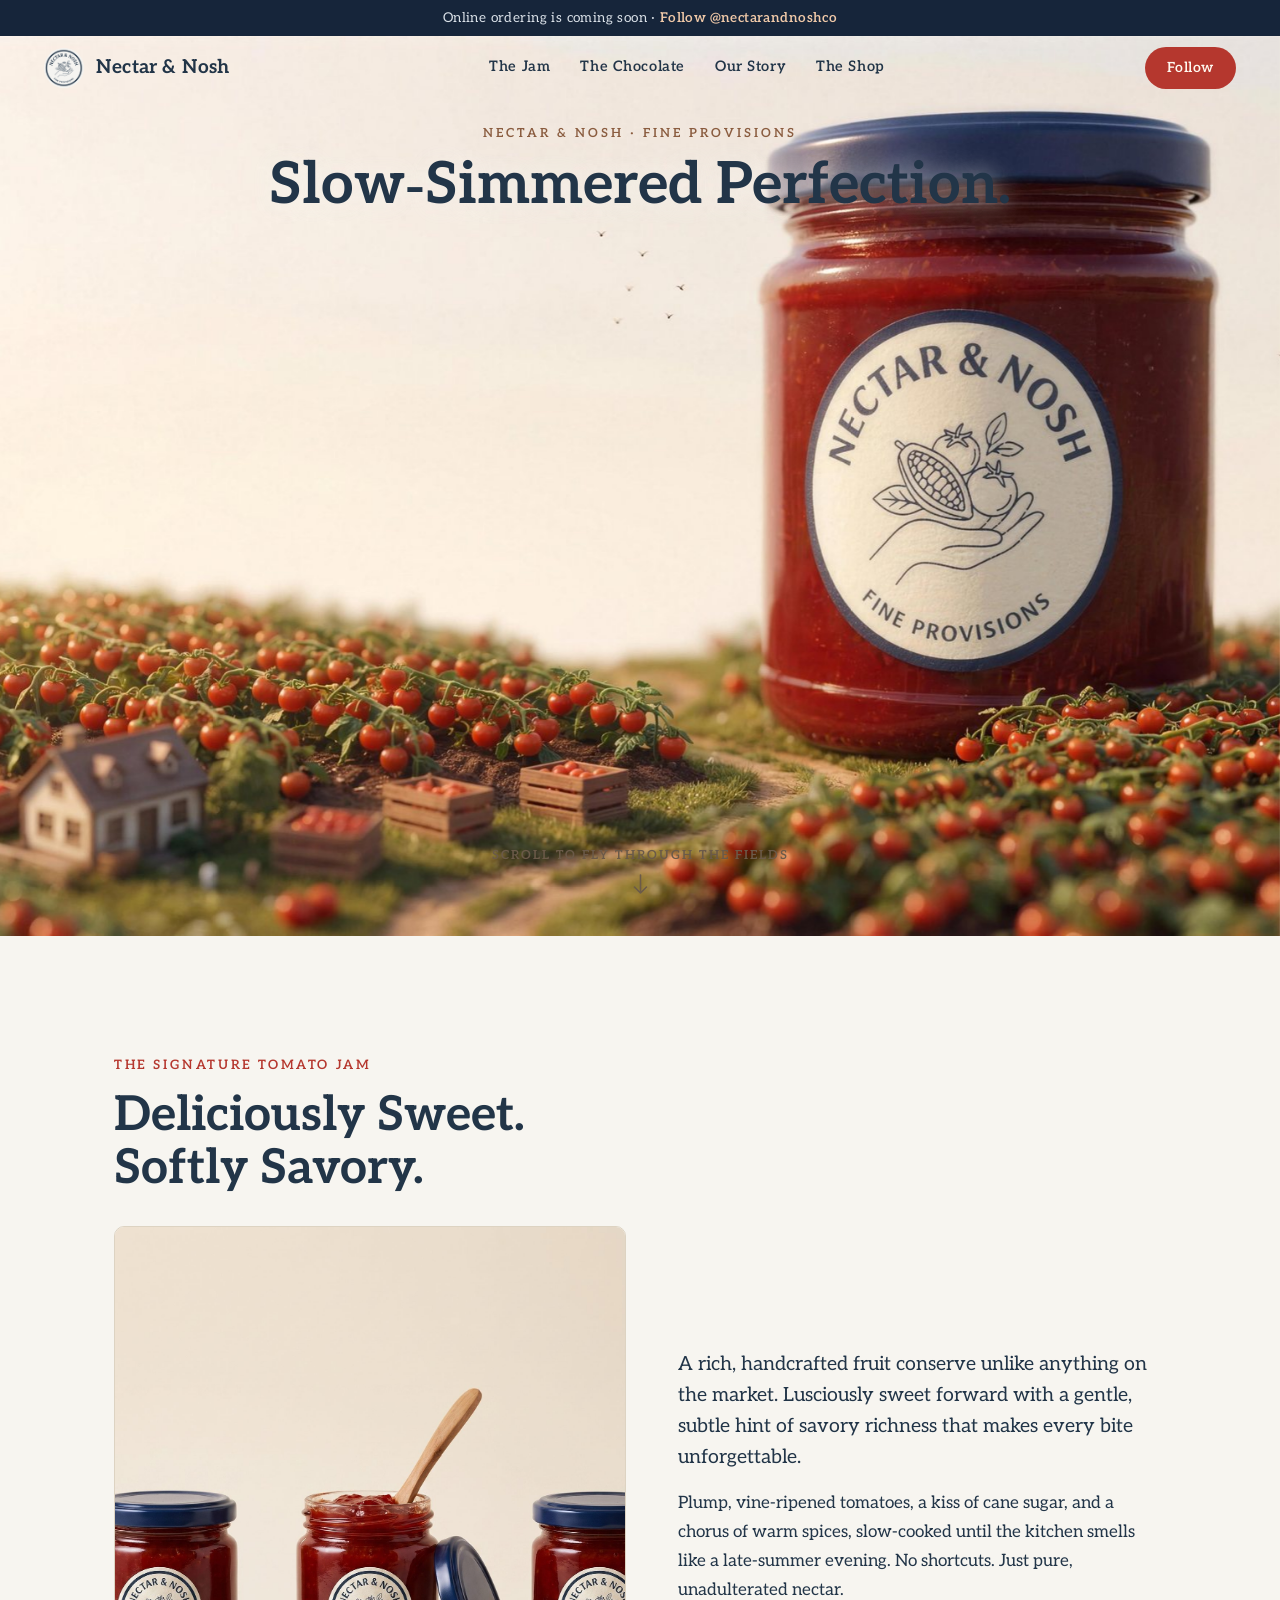
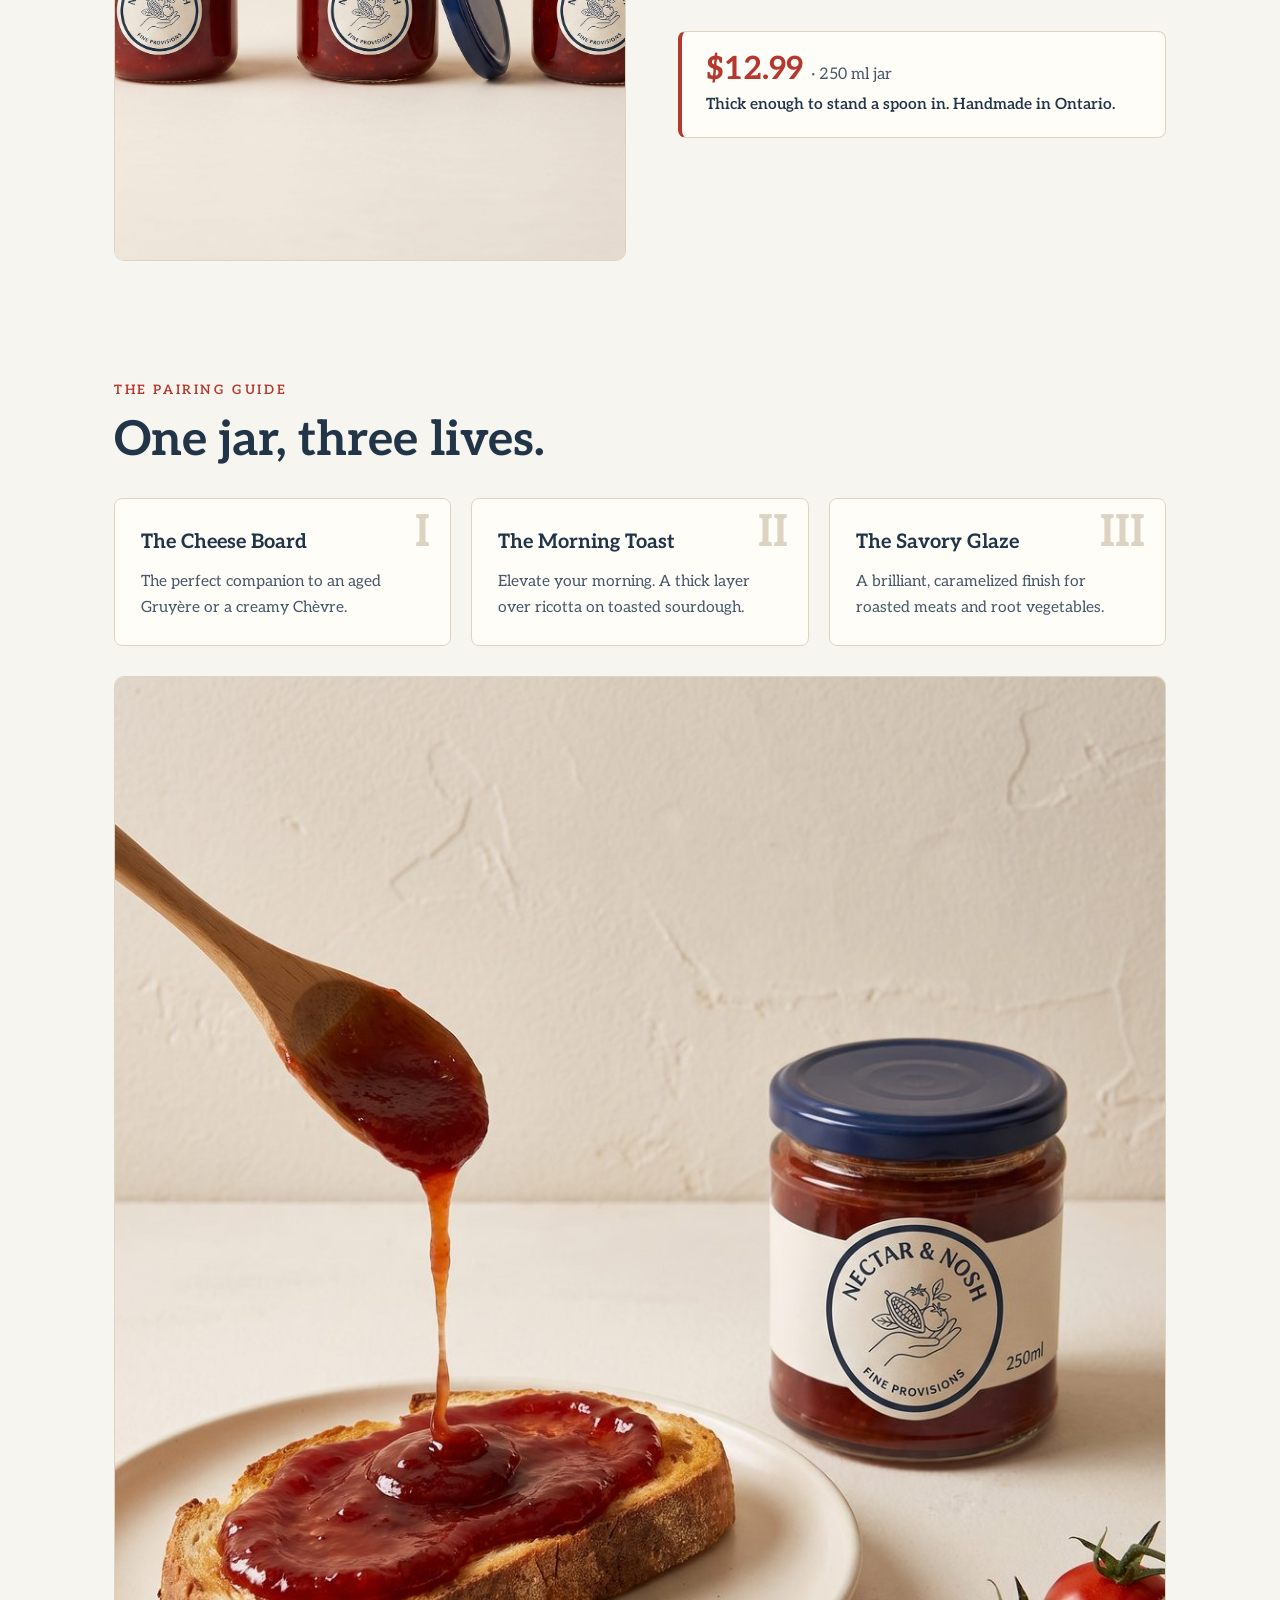
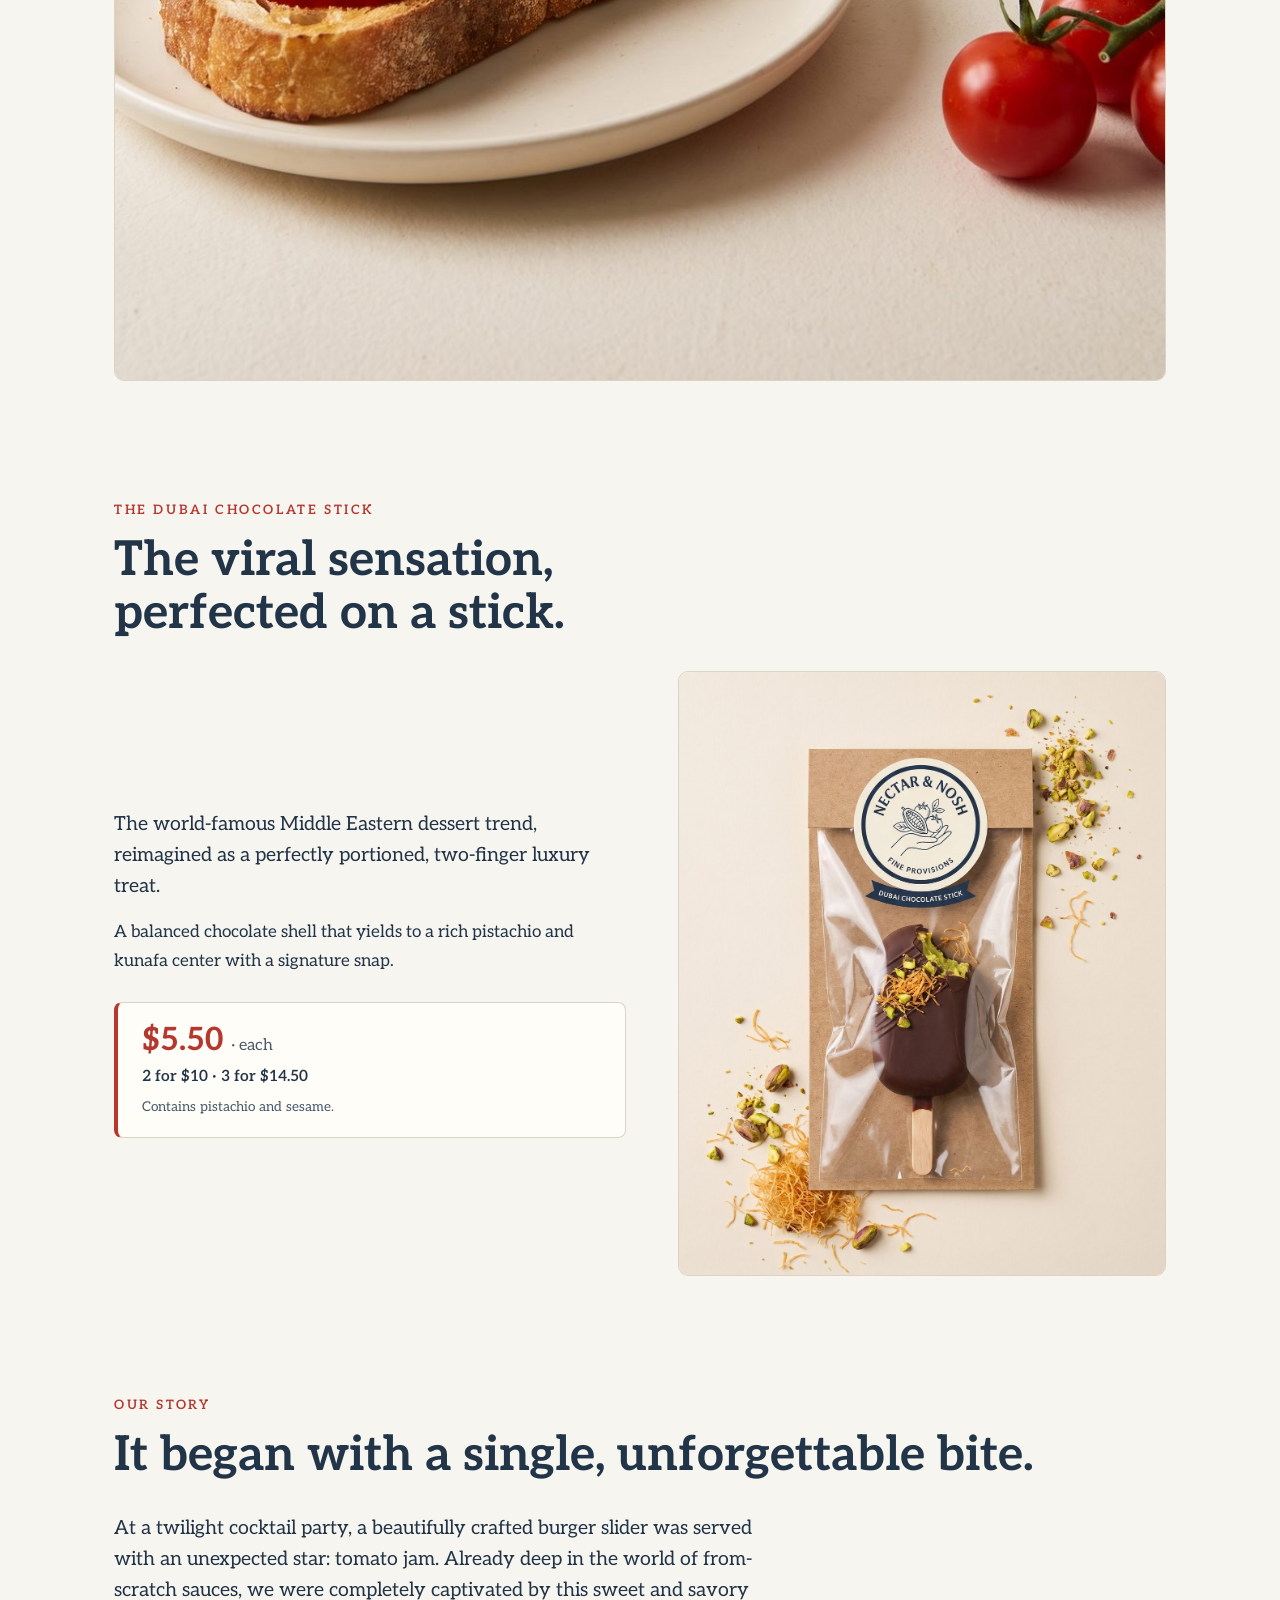
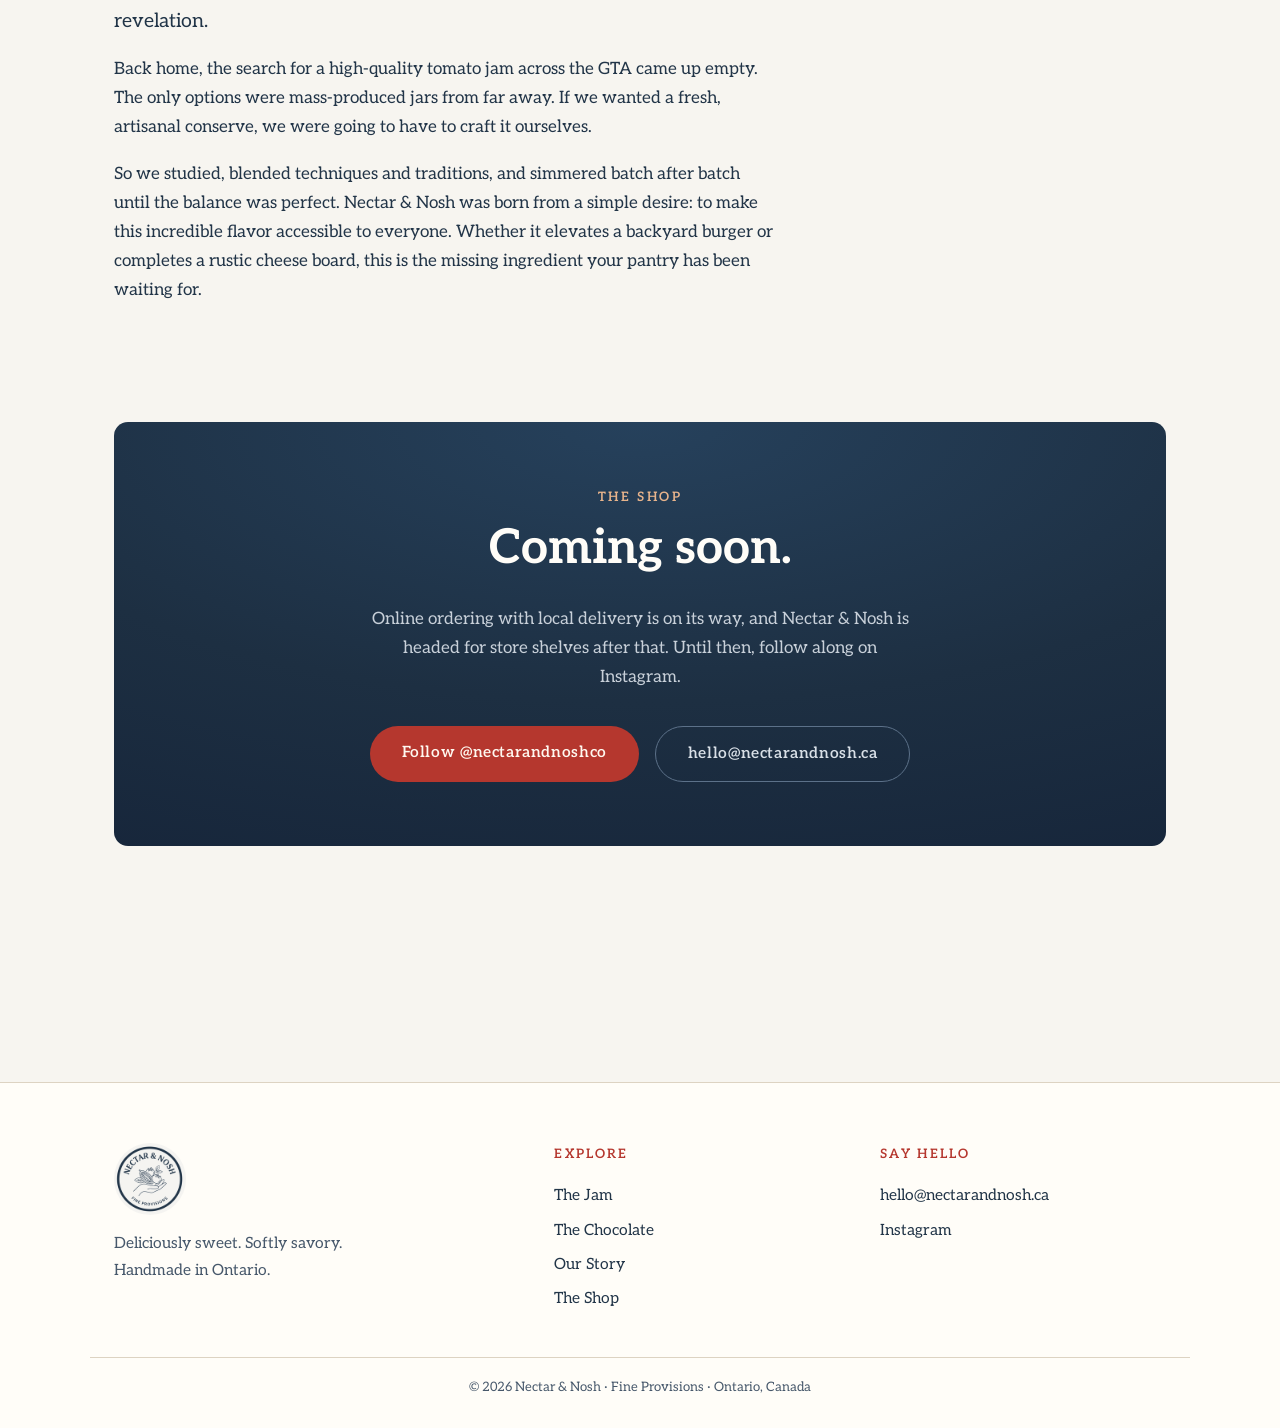
==== parallax.html @ 79fc7b44 "Hero v3: ambient locked-camera scrub (desktop), parallax variant page, native portrait mobile hero w" ====
<!doctype html>
<html lang="en">
<head>
<meta charset="utf-8">
<meta name="viewport" content="width=device-width, initial-scale=1, viewport-fit=cover">
<title>Nectar &amp; Nosh &middot; Fine Provisions</title>
<meta name="description" content="Handmade tomato jam and Dubai chocolate sticks from Ontario. Deliciously sweet, softly savory.">
<link rel="icon" type="image/png" sizes="32x32" href="assets/img/favicon-32.png">
<link rel="apple-touch-icon" href="assets/img/favicon-180.png">
<meta property="og:title" content="Nectar &amp; Nosh &middot; Fine Provisions">
<meta property="og:description" content="Handmade tomato jam and Dubai chocolate sticks from Ontario.">
<meta property="og:image" content="assets/img/og.jpg">
<meta property="og:type" content="website">
<link rel="stylesheet" href="css/main.css">
</head>
<body data-hero="parallax">

<!-- ============ announcement + nav ============ -->
<div class="announce">Online ordering is coming soon &middot; <a href="https://www.instagram.com/nectarandnoshco" rel="noopener">Follow @nectarandnoshco</a></div>
<header class="nav" id="nav">
  <a class="brand" href="#top">
    <img src="assets/img/favicon-180.png" alt="" width="40" height="40">
    <span>Nectar &amp; Nosh</span>
  </a>
  <nav class="links" aria-label="Sections">
    <a href="#jam">The Jam</a>
    <a href="#chocolate">The Chocolate</a>
    <a href="#story">Our Story</a>
    <a href="#shop">The Shop</a>
  </nav>
  <a class="nav-btn" href="https://www.instagram.com/nectarandnoshco" rel="noopener">Follow</a>
</header>

<!-- ============ the cinematic door: scroll-scrubbed flight ============ -->
<section class="hero-track" id="top">
  <div class="hero-stage">
    <video id="heroFilm" class="hero-media" muted playsinline preload="none" poster="assets/img/hero-poster.jpg"></video>
    <img id="heroImg" class="hero-media" src="assets/img/hero-arrival.jpg" alt="" hidden>
    <div class="ho ho-start">
      <p class="hero-eyebrow">Nectar &amp; Nosh &middot; Fine Provisions</p>
      <h1>Slow&#8209;Simmered<br class="m-br"> Perfection.</h1>
    </div>
    <div class="ho ho-end">
      <h2>Deliciously Sweet.<br>Softly Savory.</h2>
      <p>The Signature Tomato Jam</p>
    </div>
    <a class="scroll-cue" href="#jam" aria-label="Skip to the jam">
      <span>Scroll to fly through the fields</span>
      <svg width="16" height="22" viewBox="0 0 16 22" fill="none" aria-hidden="true"><path d="M8 1v18m0 0 6-6m-6 6-6-6" stroke="currentColor" stroke-width="1.6" stroke-linecap="round" stroke-linejoin="round"/></svg>
    </a>
  </div>
</section>

<!-- ============ the provisions shelf ============ -->
<main class="shelf">

  <section class="block" id="jam">
    <p class="eyebrow reveal">The Signature Tomato Jam</p>
    <h2 class="reveal">Deliciously Sweet.<br>Softly Savory.</h2>
    <div class="split">
      <figure class="reveal">
        <img src="assets/img/jam-trio.jpg" alt="Three 250 ml jars of Nectar &amp; Nosh tomato jam with navy lids, one open with a wooden spoon" loading="lazy">
      </figure>
      <div class="copy reveal">
        <p class="lede">A rich, handcrafted fruit conserve unlike anything on the market. Lusciously sweet forward with a gentle, subtle hint of savory richness that makes every bite unforgettable.</p>
        <p>Plump, vine-ripened tomatoes, a kiss of cane sugar, and a chorus of warm spices, slow-cooked until the kitchen smells like a late-summer evening. No shortcuts. Just pure, unadulterated nectar.</p>
        <div class="pricecard">
          <div class="p-main">$12.99 <span>&middot; 250 ml jar</span></div>
          <div class="p-sub">Thick enough to stand a spoon in. Handmade in Ontario.</div>
        </div>
      </div>
    </div>
  </section>

  <section class="block pairings">
    <p class="eyebrow reveal">The Pairing Guide</p>
    <h2 class="reveal">One jar, three lives.</h2>
    <div class="cards">
      <article class="card reveal">
        <span class="card-n">I</span>
        <h3>The Cheese Board</h3>
        <p>The perfect companion to an aged Gruy&egrave;re or a creamy Ch&egrave;vre.</p>
      </article>
      <article class="card reveal">
        <span class="card-n">II</span>
        <h3>The Morning Toast</h3>
        <p>Elevate your morning. A thick layer over ricotta on toasted sourdough.</p>
      </article>
      <article class="card reveal">
        <span class="card-n">III</span>
        <h3>The Savory Glaze</h3>
        <p>A brilliant, caramelized finish for roasted meats and root vegetables.</p>
      </article>
    </div>
    <figure class="wide reveal">
      <img src="assets/img/pairing-toast.jpg" alt="Sourdough toast with a thick layer of tomato jam beside the jar" loading="lazy">
    </figure>
  </section>

  <section class="block" id="chocolate">
    <p class="eyebrow reveal">The Dubai Chocolate Stick</p>
    <h2 class="reveal">The viral sensation,<br>perfected on a stick.</h2>
    <div class="split flip">
      <figure class="reveal">
        <img src="assets/img/stick-bag.jpg" alt="Dubai chocolate stick in its cello bag on a kraft card with the Nectar &amp; Nosh sticker" loading="lazy">
      </figure>
      <div class="copy reveal">
        <p class="lede">The world-famous Middle Eastern dessert trend, reimagined as a perfectly portioned, two-finger luxury treat.</p>
        <p>A balanced chocolate shell that yields to a rich pistachio and kunafa center with a signature snap.</p>
        <div class="pricecard">
          <div class="p-main">$5.50 <span>&middot; each</span></div>
          <div class="p-sub">2 for $10 &middot; 3 for $14.50</div>
          <div class="p-fine">Contains pistachio and sesame.</div>
        </div>
      </div>
    </div>
  </section>

  <section class="block story" id="story">
    <p class="eyebrow reveal">Our Story</p>
    <h2 class="reveal">It began with a single, unforgettable bite.</h2>
    <div class="prose reveal">
      <p class="lede">At a twilight cocktail party, a beautifully crafted burger slider was served with an unexpected star: tomato jam. Already deep in the world of from-scratch sauces, we were completely captivated by this sweet and savory revelation.</p>
      <p>Back home, the search for a high-quality tomato jam across the GTA came up empty. The only options were mass-produced jars from far away. If we wanted a fresh, artisanal conserve, we were going to have to craft it ourselves.</p>
      <p>So we studied, blended techniques and traditions, and simmered batch after batch until the balance was perfect. Nectar &amp; Nosh was born from a simple desire: to make this incredible flavor accessible to everyone. Whether it elevates a backyard burger or completes a rustic cheese board, this is the missing ingredient your pantry has been waiting for.</p>
    </div>
  </section>

  <section class="block" id="shop">
    <div class="shop-panel reveal">
      <p class="eyebrow light">The Shop</p>
      <h2>Coming soon.</h2>
      <p class="shop-lead">Online ordering with local delivery is on its way, and Nectar &amp; Nosh is headed for store shelves after that. Until then, follow along on Instagram.</p>
      <div class="shop-actions">
        <a class="btn" href="https://www.instagram.com/nectarandnoshco" rel="noopener">Follow @nectarandnoshco</a>
        <a class="btn ghost" href="mailto:hello@nectarandnosh.ca">hello@nectarandnosh.ca</a>
      </div>
    </div>
  </section>

</main>

<footer>
  <div class="foot-grid">
    <div class="foot-brand">
      <img src="assets/img/favicon-180.png" alt="" width="72" height="72">
      <p>Deliciously sweet. Softly savory.<br>Handmade in Ontario.</p>
    </div>
    <div class="foot-col">
      <h4>Explore</h4>
      <a href="#jam">The Jam</a>
      <a href="#chocolate">The Chocolate</a>
      <a href="#story">Our Story</a>
      <a href="#shop">The Shop</a>
    </div>
    <div class="foot-col">
      <h4>Say hello</h4>
      <a href="mailto:hello@nectarandnosh.ca">hello@nectarandnosh.ca</a>
      <a href="https://www.instagram.com/nectarandnoshco" rel="noopener">Instagram</a>
    </div>
  </div>
  <p class="foot-legal">&copy; 2026 Nectar &amp; Nosh &middot; Fine Provisions &middot; Ontario, Canada</p>
</footer>

<script src="js/main.js"></script>
<script src="js/hero.js"></script>
</body>
</html>
---- css/main.css ----
/* Nectar & Nosh - v2: header system, scroll-film door, refined shelf */
@font-face { font-family: 'Aleo'; src: url(../assets/fonts/Aleo-Light.ttf) format('truetype'); font-weight: 300; font-display: swap; }
@font-face { font-family: 'Aleo'; src: url(../assets/fonts/Aleo-Regular.ttf) format('truetype'); font-weight: 400; font-display: swap; }
@font-face { font-family: 'Aleo'; src: url(../assets/fonts/Aleo-SemiBold.ttf) format('truetype'); font-weight: 600; font-display: swap; }
@font-face { font-family: 'Aleo'; src: url(../assets/fonts/Aleo-Bold.ttf) format('truetype'); font-weight: 700; font-display: swap; }

:root {
  --navy: #1d2f42;
  --navy-deep: #16253a;
  --ink: #223548;
  --ink-soft: #47586b;
  --cream: #f7f5f0;
  --paper: #fffdf8;
  --jam: #b5372e;
  --pistachio: #5f7440;
  --line: #ddd3c2;
  --nav-h: 64px;
  --announce-h: 36px;
}
* { box-sizing: border-box; margin: 0; padding: 0; }
html { scroll-behavior: smooth; scroll-padding-top: calc(var(--nav-h) + 10px); }
body {
  font-family: 'Aleo', Georgia, serif;
  font-size: 17px;
  line-height: 1.7;
  color: var(--ink);
  background: var(--cream);
}
img { max-width: 100%; display: block; }
a { color: var(--jam); text-underline-offset: 3px; }
a:focus-visible { outline: 2px solid var(--jam); outline-offset: 3px; border-radius: 2px; }

/* ---------- announcement bar ---------- */
.announce {
  height: var(--announce-h);
  background: var(--navy-deep);
  color: #d9e0e7;
  font-size: 13.5px;
  letter-spacing: .03em;
  display: flex; align-items: center; justify-content: center;
  padding: 0 16px; text-align: center;
}
.announce a { color: #f0c9a8; text-decoration: none; font-weight: 600; margin-left: 4px; }
.announce a:hover { text-decoration: underline; }

/* ---------- nav ---------- */
.nav {
  position: sticky; top: 0; z-index: 50;
  height: var(--nav-h);
  display: flex; align-items: center; gap: 28px;
  padding: 0 clamp(16px, 4vw, 44px);
  transition: background .35s ease, box-shadow .35s ease;
  background: transparent;
}
.nav.solid {
  background: rgba(255, 253, 248, .96);
  box-shadow: 0 1px 0 var(--line);
  backdrop-filter: blur(8px);
}
.brand {
  display: flex; align-items: center; gap: 12px;
  text-decoration: none; color: var(--ink); font-weight: 700; font-size: 19px;
  letter-spacing: .01em; flex: none;
}
.brand img { width: 40px; height: 40px; border-radius: 50%; }
.links { display: flex; gap: 26px; margin: 0 auto; }
.links a {
  text-decoration: none; color: var(--ink); font-weight: 600; font-size: 14.5px;
  letter-spacing: .04em; padding: 6px 2px; border-bottom: 2px solid transparent;
}
.links a:hover { border-bottom-color: var(--jam); }
.nav-btn {
  flex: none;
  background: var(--jam); color: #fff8f0; text-decoration: none;
  font-weight: 600; font-size: 14px; letter-spacing: .04em;
  padding: 9px 22px; border-radius: 999px;
}
.nav-btn:hover { background: #a02e26; }

/* ---------- hero: scroll-scrubbed film ---------- */
.hero-track { height: 200vh; position: relative; background: #f2ead9; margin-top: calc(-1 * var(--nav-h)); }
.hero-stage {
  position: sticky; top: 0; height: 100vh; height: 100svh;
  overflow: hidden; background: #f2ead9;
}
.hero-media {
  position: absolute; inset: 0; width: 100%; height: 100%;
  object-fit: cover; object-position: center;
}
img.hero-media { will-change: transform; }
img.hero-media.kenburns { animation: kenburns 22s ease-in-out infinite alternate; }
@keyframes kenburns { from { transform: scale(1); } to { transform: scale(1.07); } }
body.hero-static .hero-track { height: 100vh; height: 100svh; }
@media (prefers-reduced-motion: reduce) { img.hero-media.kenburns { animation: none; } }
.ho { position: absolute; inset: 0; display: flex; flex-direction: column; align-items: center; text-align: center; pointer-events: none; }
.ho-start { justify-content: flex-start; padding-top: calc(var(--nav-h) + 2.5vh); }
.hero-eyebrow {
  font-weight: 600; font-size: 12.5px; letter-spacing: .24em; text-transform: uppercase;
  color: #8a5c3f; margin-bottom: 12px;
}
.ho-start h1 {
  font-weight: 700; font-size: clamp(32px, 4.6vw, 58px); line-height: 1.05;
  color: #223548; text-wrap: balance; text-shadow: 0 2px 24px rgba(247,245,240,.8);
}
.ho-end { justify-content: center; align-items: flex-start; padding-left: 7vw; text-align: left; opacity: 0; }
.ho-end h2 {
  font-weight: 700; font-size: clamp(34px, 5.2vw, 64px); line-height: 1.08; color: #223548;
  text-shadow: 0 2px 20px rgba(247,245,240,.75); margin-bottom: 14px;
}
.ho-end p { font-weight: 600; font-size: 15px; letter-spacing: .2em; text-transform: uppercase; color: #8a5c3f; }
.scroll-cue {
  position: absolute; bottom: 26px; left: 50%; transform: translateX(-50%);
  color: #6b5a49; padding: 14px; display: flex; flex-direction: column; align-items: center; gap: 8px;
  font-weight: 600; font-size: 12.5px; letter-spacing: .16em; text-transform: uppercase; text-decoration: none;
}
.scroll-cue svg { animation: bob 1.8s ease-in-out infinite; display: block; }
@keyframes bob { 0%, 100% { transform: translateY(0); } 50% { transform: translateY(6px); } }
.m-br { display: none; }

/* ---------- reveal ---------- */
.reveal { opacity: 0; transform: translateY(24px); transition: opacity .8s ease, transform .8s ease; }
.reveal.in { opacity: 1; transform: none; }
@media (prefers-reduced-motion: reduce) {
  html { scroll-behavior: auto; }
  .reveal { opacity: 1; transform: none; transition: none; }
  .scroll-cue svg { animation: none; }
}

/* ---------- shelf ---------- */
.shelf { background: var(--cream); }
.block { max-width: 1100px; margin: 0 auto; padding: 118px 24px 0; }
.block:last-child { padding-bottom: 118px; }

.eyebrow {
  font-weight: 600; font-size: 13px; letter-spacing: .2em; text-transform: uppercase;
  color: var(--jam); margin-bottom: 14px;
}
.eyebrow.light { color: #e8b48c; }
h2 {
  font-weight: 700; font-size: clamp(32px, 4.8vw, 48px); line-height: 1.1;
  text-wrap: balance; margin-bottom: 30px;
}
.lede { font-size: 19.5px; line-height: 1.6; }
.copy p + p { margin-top: 16px; }

.split { display: grid; grid-template-columns: 1.05fr 1fr; gap: 52px; align-items: center; }
.split.flip figure { order: 2; }
.split figure img { border-radius: 10px; border: 1px solid var(--line); }

.pricecard {
  margin-top: 26px; background: var(--paper); border: 1px solid var(--line);
  border-left: 4px solid var(--jam); border-radius: 8px; padding: 18px 24px;
}
.p-main { font-weight: 700; font-size: 32px; color: var(--jam); line-height: 1.2; }
.p-main span { font-weight: 400; font-size: 16px; color: var(--ink-soft); }
.p-sub { font-weight: 600; font-size: 15.5px; margin-top: 4px; }
.p-fine { font-size: 13.5px; color: var(--ink-soft); margin-top: 6px; }

/* pairing cards */
.cards { display: grid; grid-template-columns: repeat(3, 1fr); gap: 20px; margin-bottom: 30px; }
.card {
  position: relative;
  background: var(--paper); border: 1px solid var(--line);
  border-radius: 8px; padding: 26px 26px 24px; overflow: hidden;
}
.card-n {
  position: absolute; top: 12px; right: 20px;
  font-weight: 700; font-size: 44px; color: var(--line); line-height: 1;
}
.card h3 { font-weight: 700; font-size: 20px; margin-bottom: 10px; }
.card p { font-size: 15.5px; color: var(--ink-soft); }
.wide img { border-radius: 10px; border: 1px solid var(--line); }

/* story */
.story .prose { max-width: 66ch; }
.story .prose p + p { margin-top: 18px; }

/* shop panel */
.shop-panel {
  background: radial-gradient(120% 120% at 50% 0%, #26415c 0%, var(--navy) 55%, var(--navy-deep) 100%);
  color: #f3efe6; border-radius: 14px;
  padding: 64px 48px; text-align: center;
}
.shop-panel h2 { color: #fffdf8; }
.shop-lead { max-width: 54ch; margin: 0 auto; color: #c8d0d9; }
.shop-actions { margin-top: 34px; display: flex; gap: 16px; justify-content: center; flex-wrap: wrap; }
.btn {
  display: inline-block; background: var(--jam); color: #fff8f0; text-decoration: none;
  font-weight: 600; font-size: 15.5px; letter-spacing: .04em;
  padding: 14px 32px; border-radius: 999px;
}
.btn:hover { background: #a02e26; }
.btn.ghost { background: transparent; border: 1.5px solid #5c7189; color: #d9e0e7; }
.btn.ghost:hover { border-color: #f0c9a8; color: #f0c9a8; background: transparent; }
.btn:focus-visible { outline: 2px solid #fff8f0; outline-offset: 3px; }

/* footer */
footer { margin-top: 118px; background: var(--paper); border-top: 1px solid var(--line); }
.foot-grid {
  max-width: 1100px; margin: 0 auto; padding: 60px 24px 40px;
  display: grid; grid-template-columns: 1.4fr 1fr 1fr; gap: 40px;
}
.foot-brand img { border-radius: 50%; margin-bottom: 16px; }
.foot-brand p { color: var(--ink-soft); font-size: 15.5px; }
.foot-col h4 {
  font-weight: 600; font-size: 13px; letter-spacing: .18em; text-transform: uppercase;
  color: var(--jam); margin-bottom: 14px;
}
.foot-col a {
  display: block; color: var(--ink); text-decoration: none;
  font-size: 15.5px; padding: 4px 0;
}
.foot-col a:hover { color: var(--jam); }
.foot-legal {
  max-width: 1100px; margin: 0 auto; padding: 18px 24px 30px;
  border-top: 1px solid var(--line);
  color: var(--ink-soft); font-size: 13px; text-align: center;
}

/* ---------- responsive ---------- */
@media (max-width: 860px) {
  .links { display: none; }
}
@media (max-width: 760px) {
  body { font-size: 16px; }
  .m-br { display: inline; }
  .ho-end { align-items: center; padding-left: 0; text-align: center; justify-content: flex-end; padding-bottom: 16vh; }
  .split, .split.flip { grid-template-columns: 1fr; gap: 28px; }
  .split.flip figure { order: 0; }
  .cards { grid-template-columns: 1fr; }
  .block { padding-top: 84px; }
  .shop-panel { padding: 44px 24px; }
  .foot-grid { grid-template-columns: 1fr; gap: 30px; }
  .announce { font-size: 12.5px; }
}
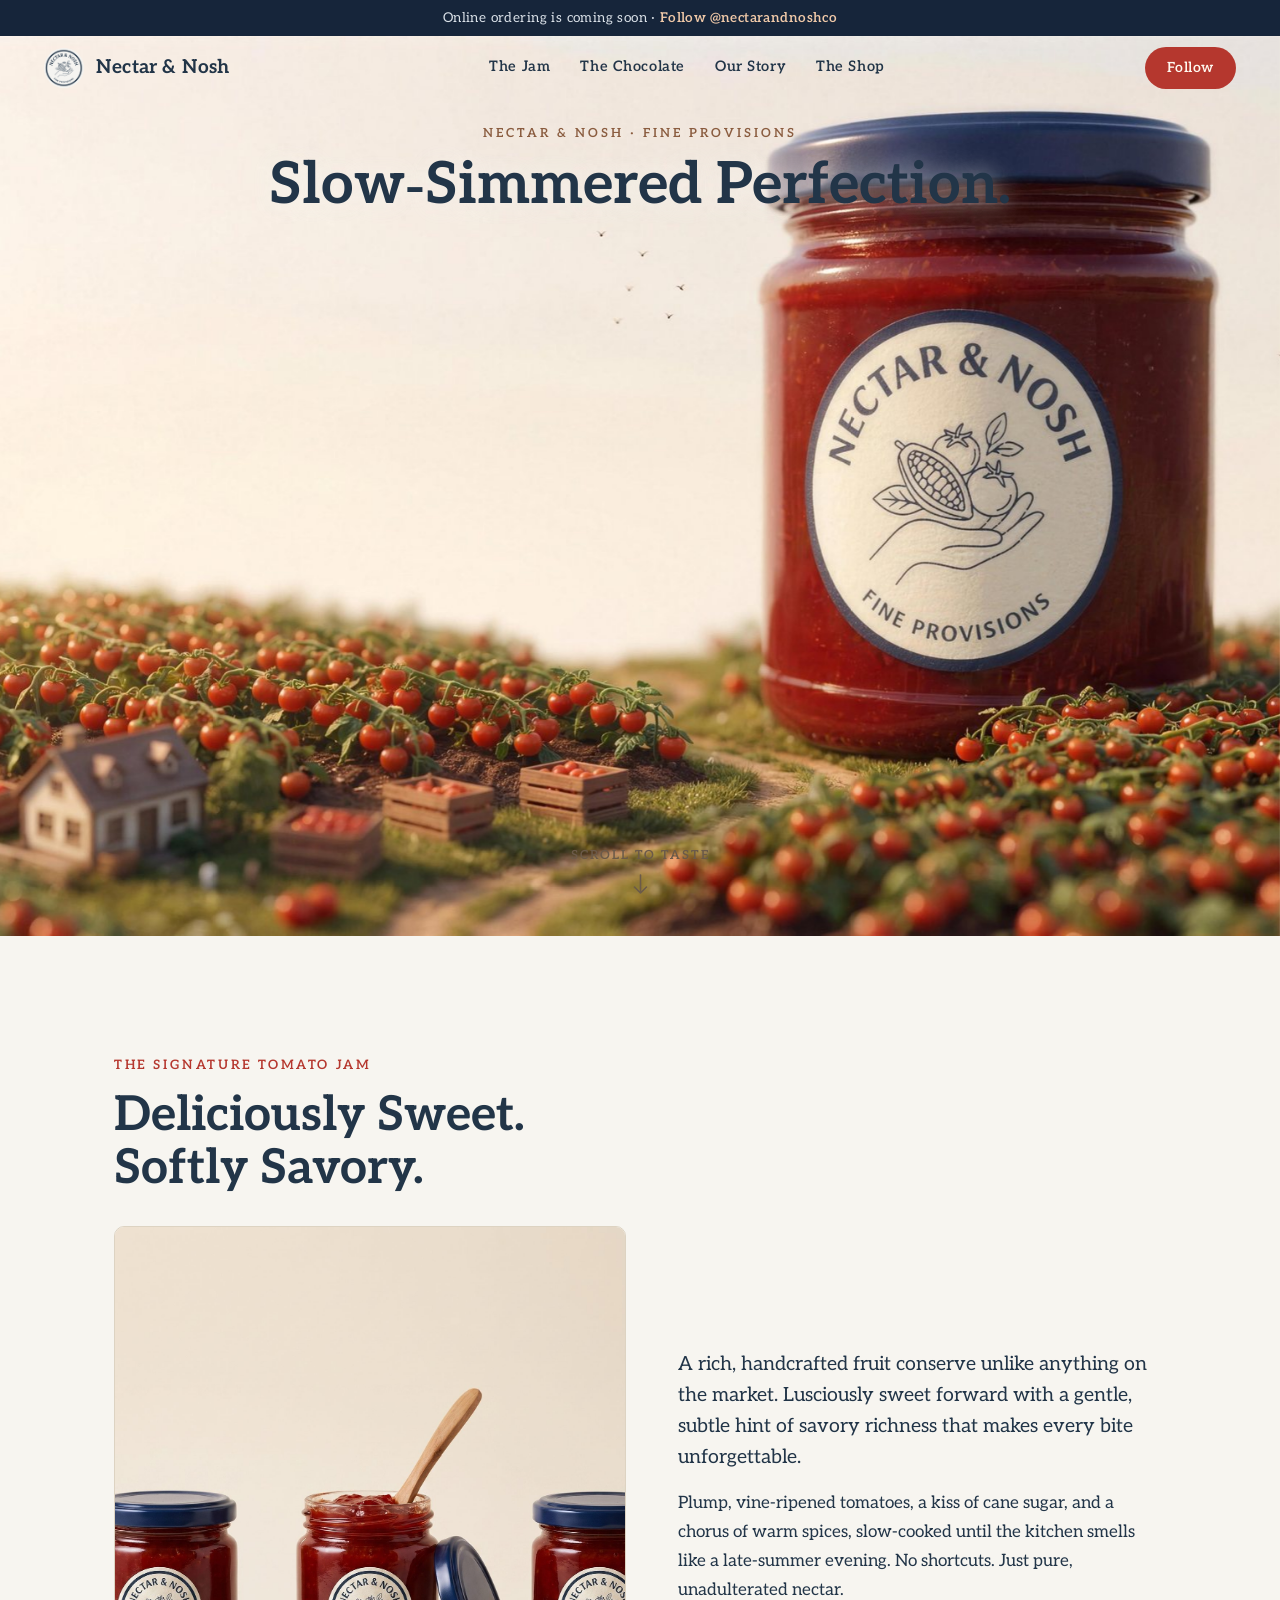
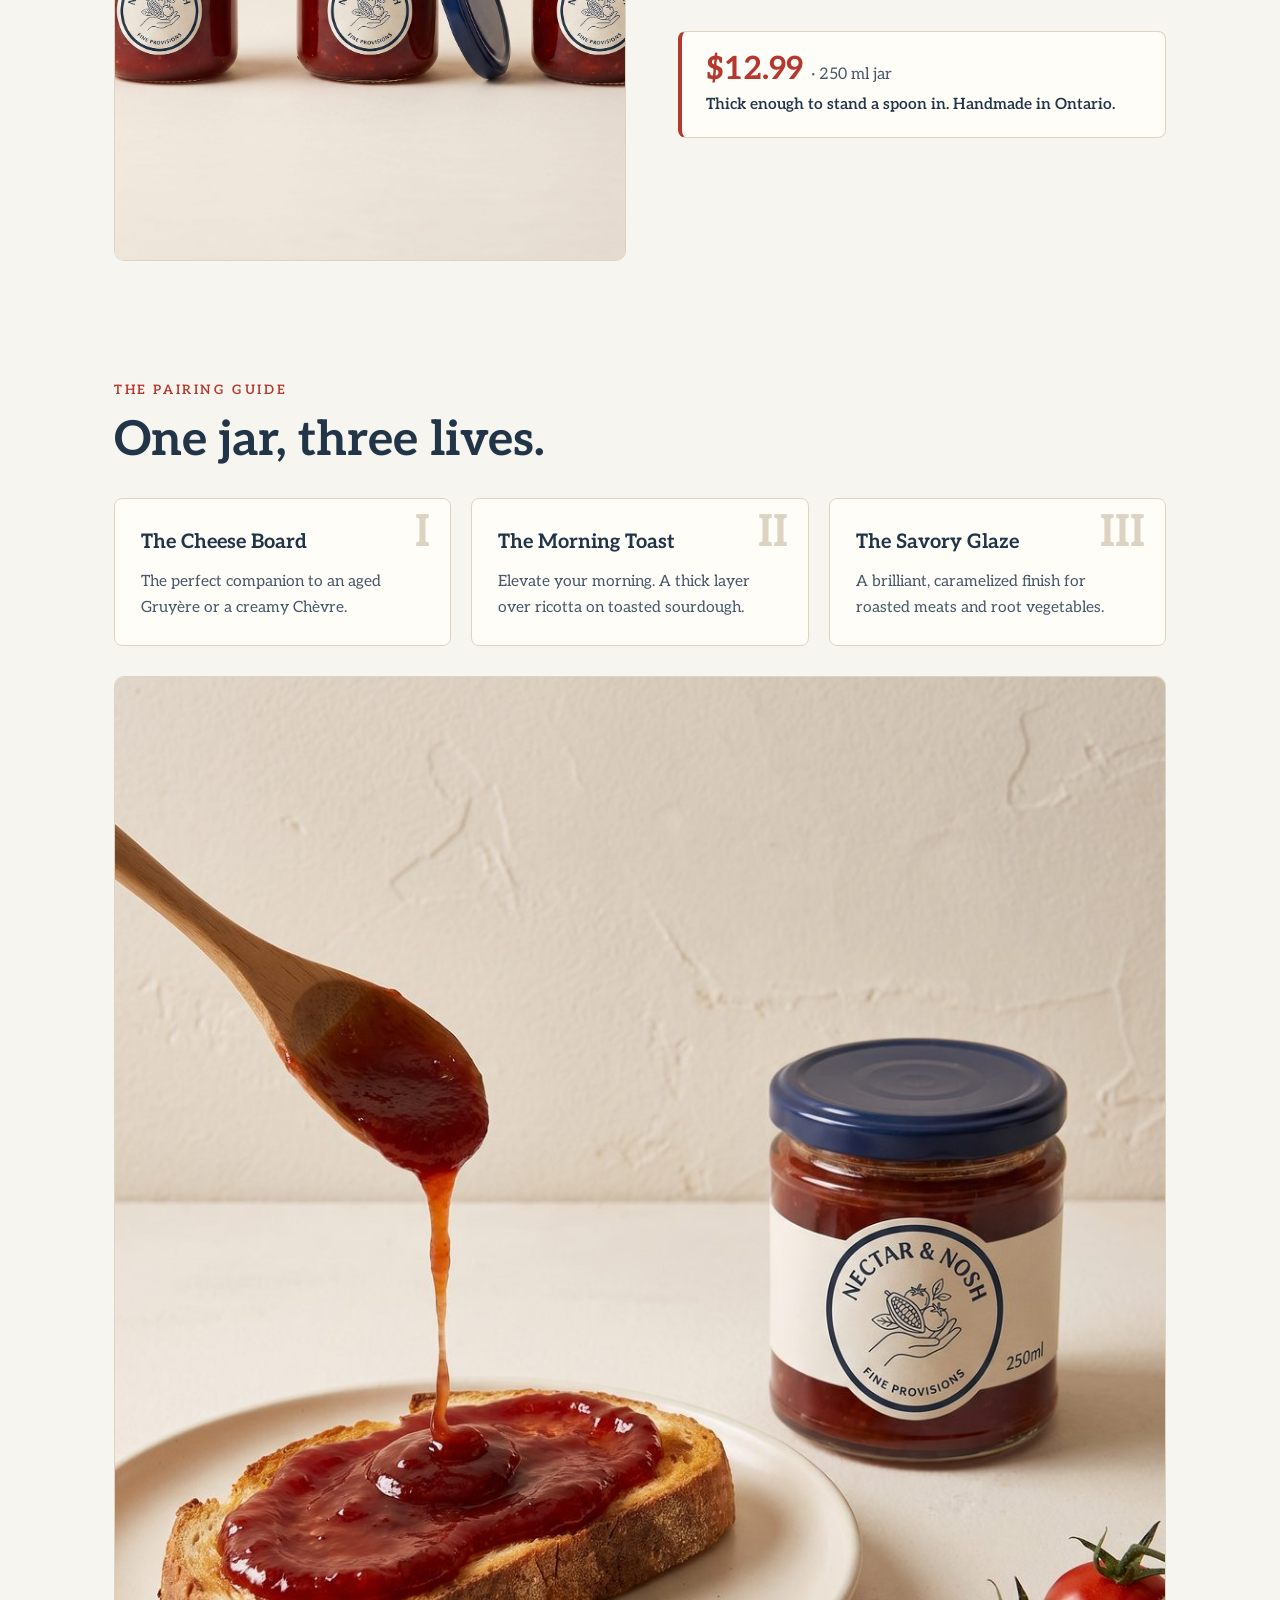
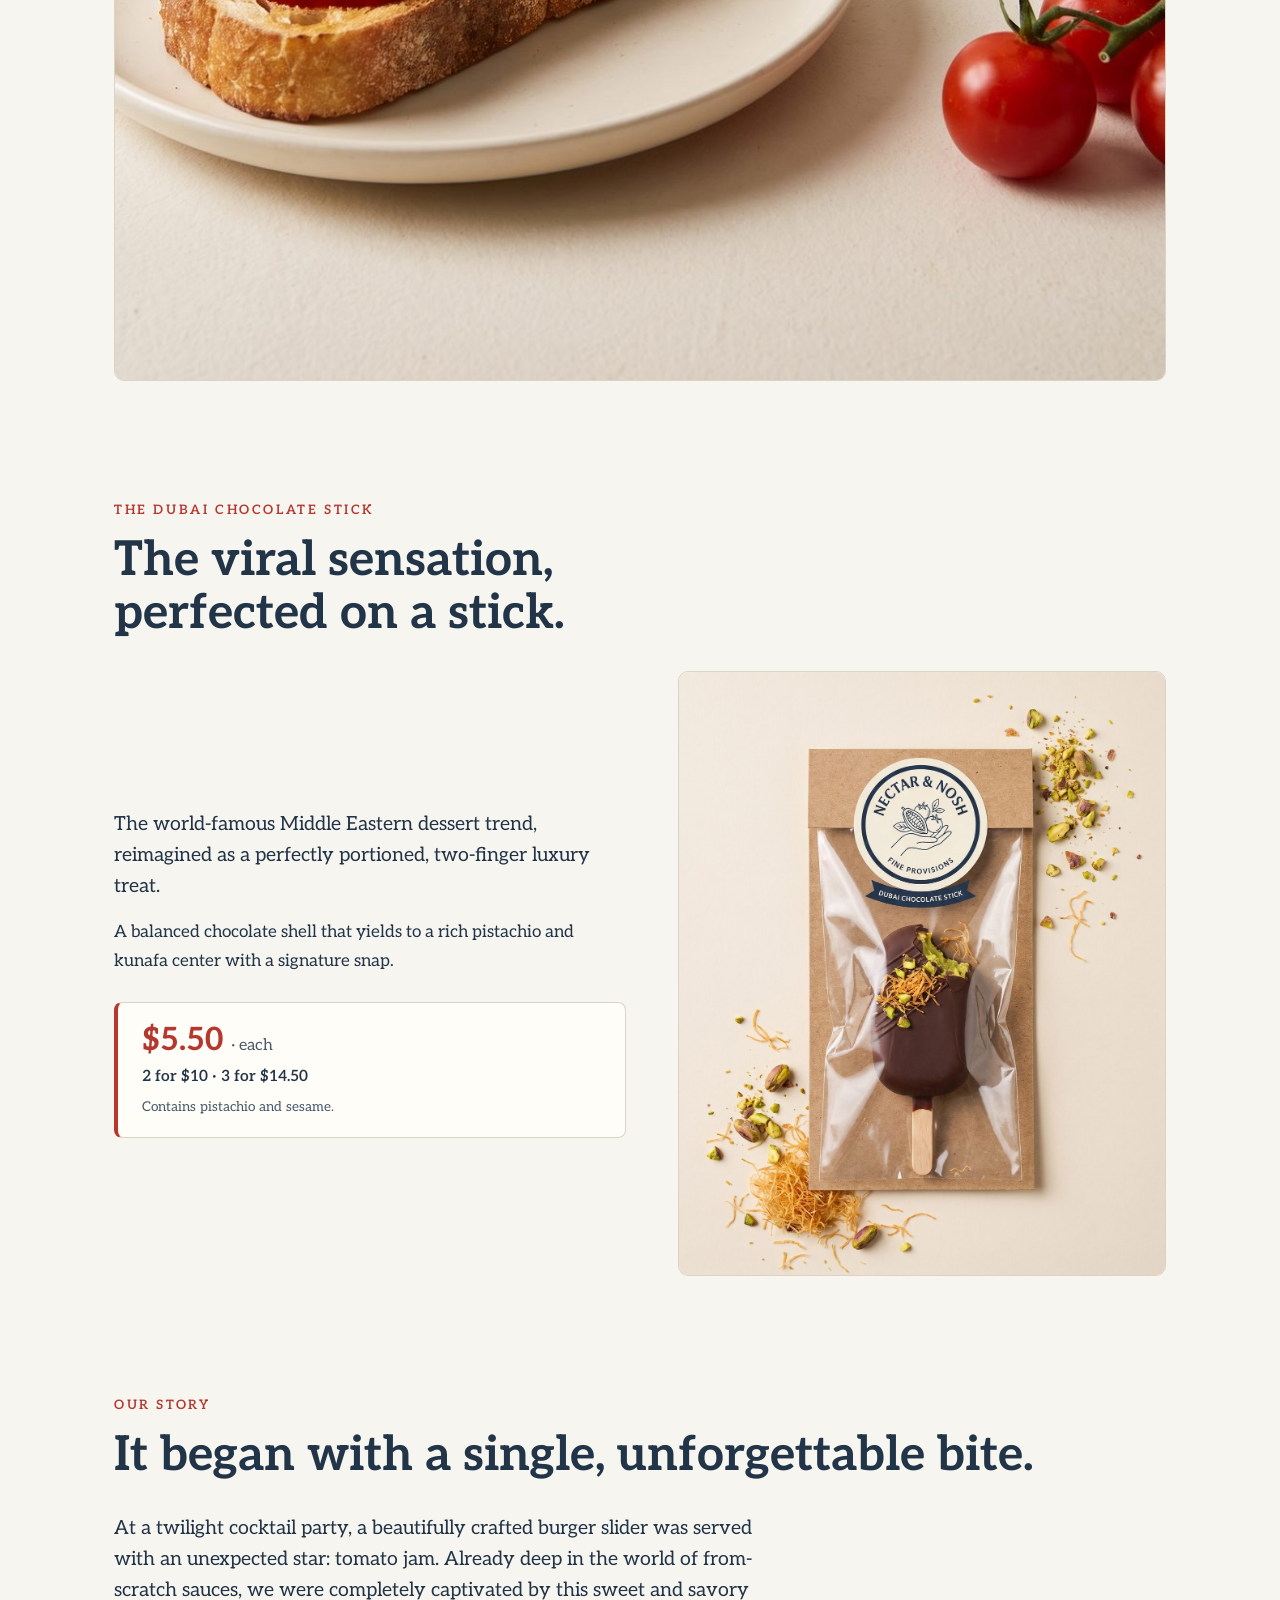
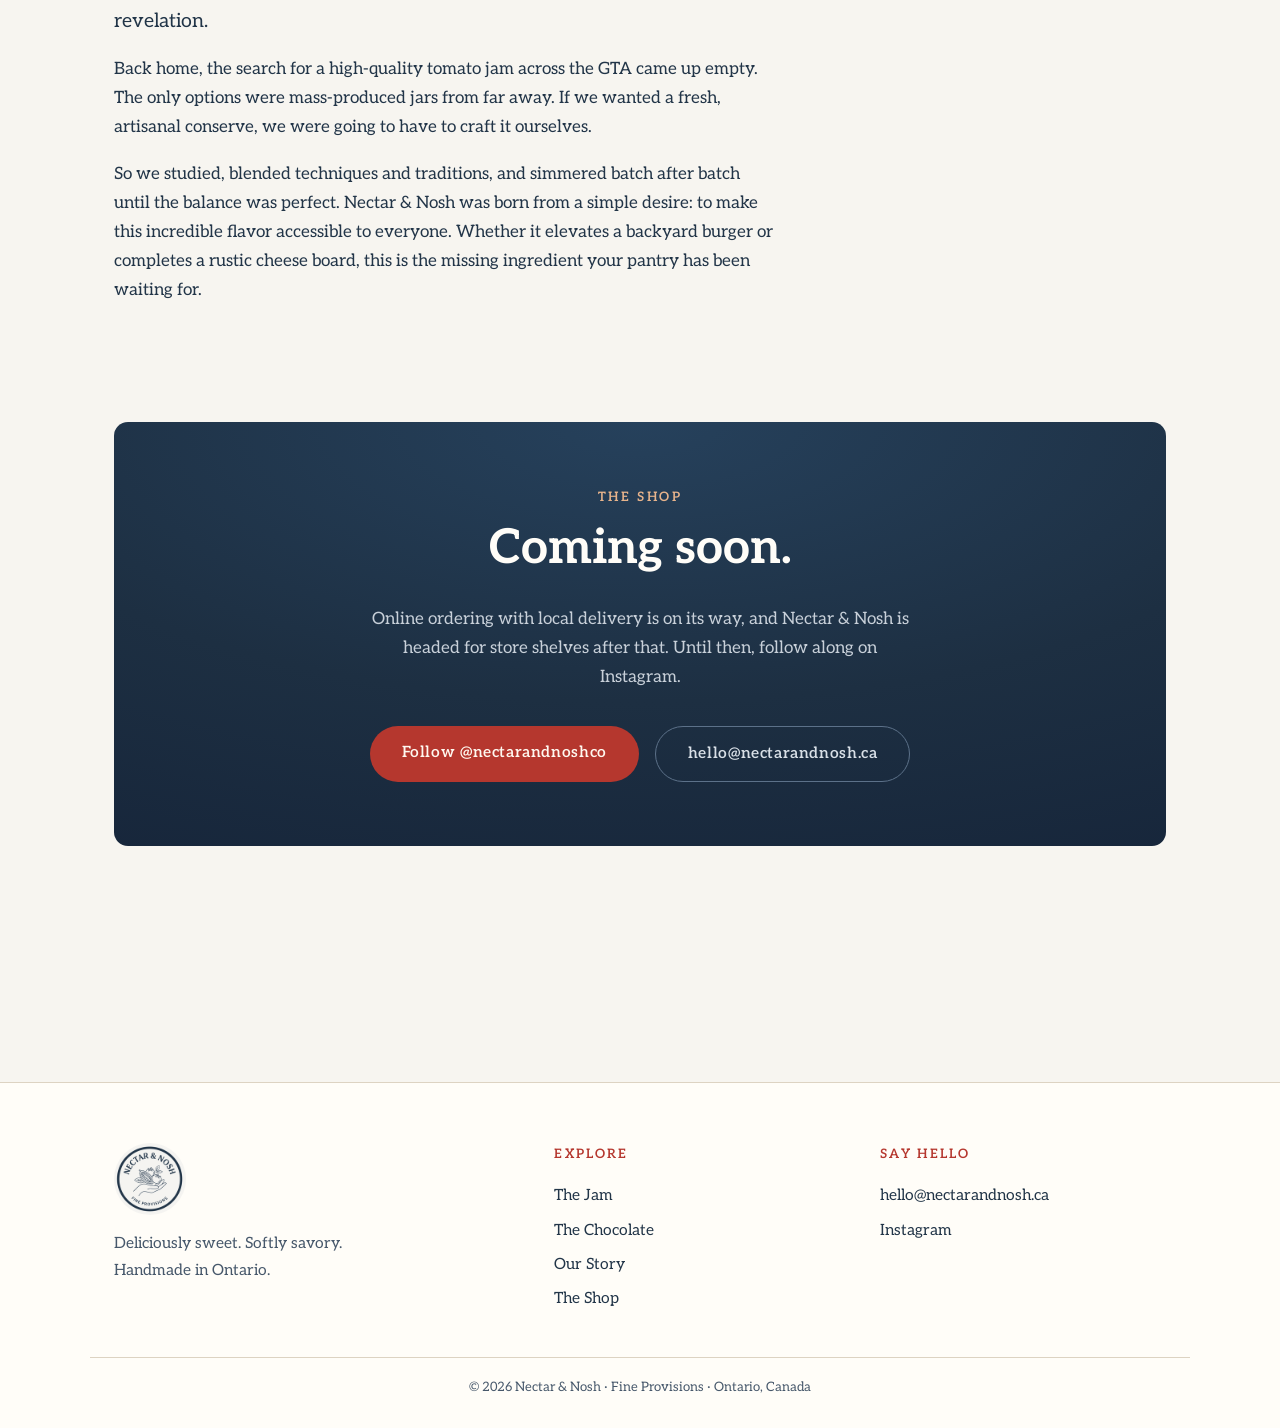
==== commit 34187097: "Cue copy: scroll to taste Co-Authored-By: Claude Fable 5 <noreply@anthropic.com>" ====
--- a/parallax.html
+++ b/parallax.html
@@ -45,7 +45,7 @@
       <p>The Signature Tomato Jam</p>
     </div>
     <a class="scroll-cue" href="#jam" aria-label="Skip to the jam">
-      <span>Scroll to fly through the fields</span>
+      <span>Scroll to taste</span>
       <svg width="16" height="22" viewBox="0 0 16 22" fill="none" aria-hidden="true"><path d="M8 1v18m0 0 6-6m-6 6-6-6" stroke="currentColor" stroke-width="1.6" stroke-linecap="round" stroke-linejoin="round"/></svg>
     </a>
   </div>
